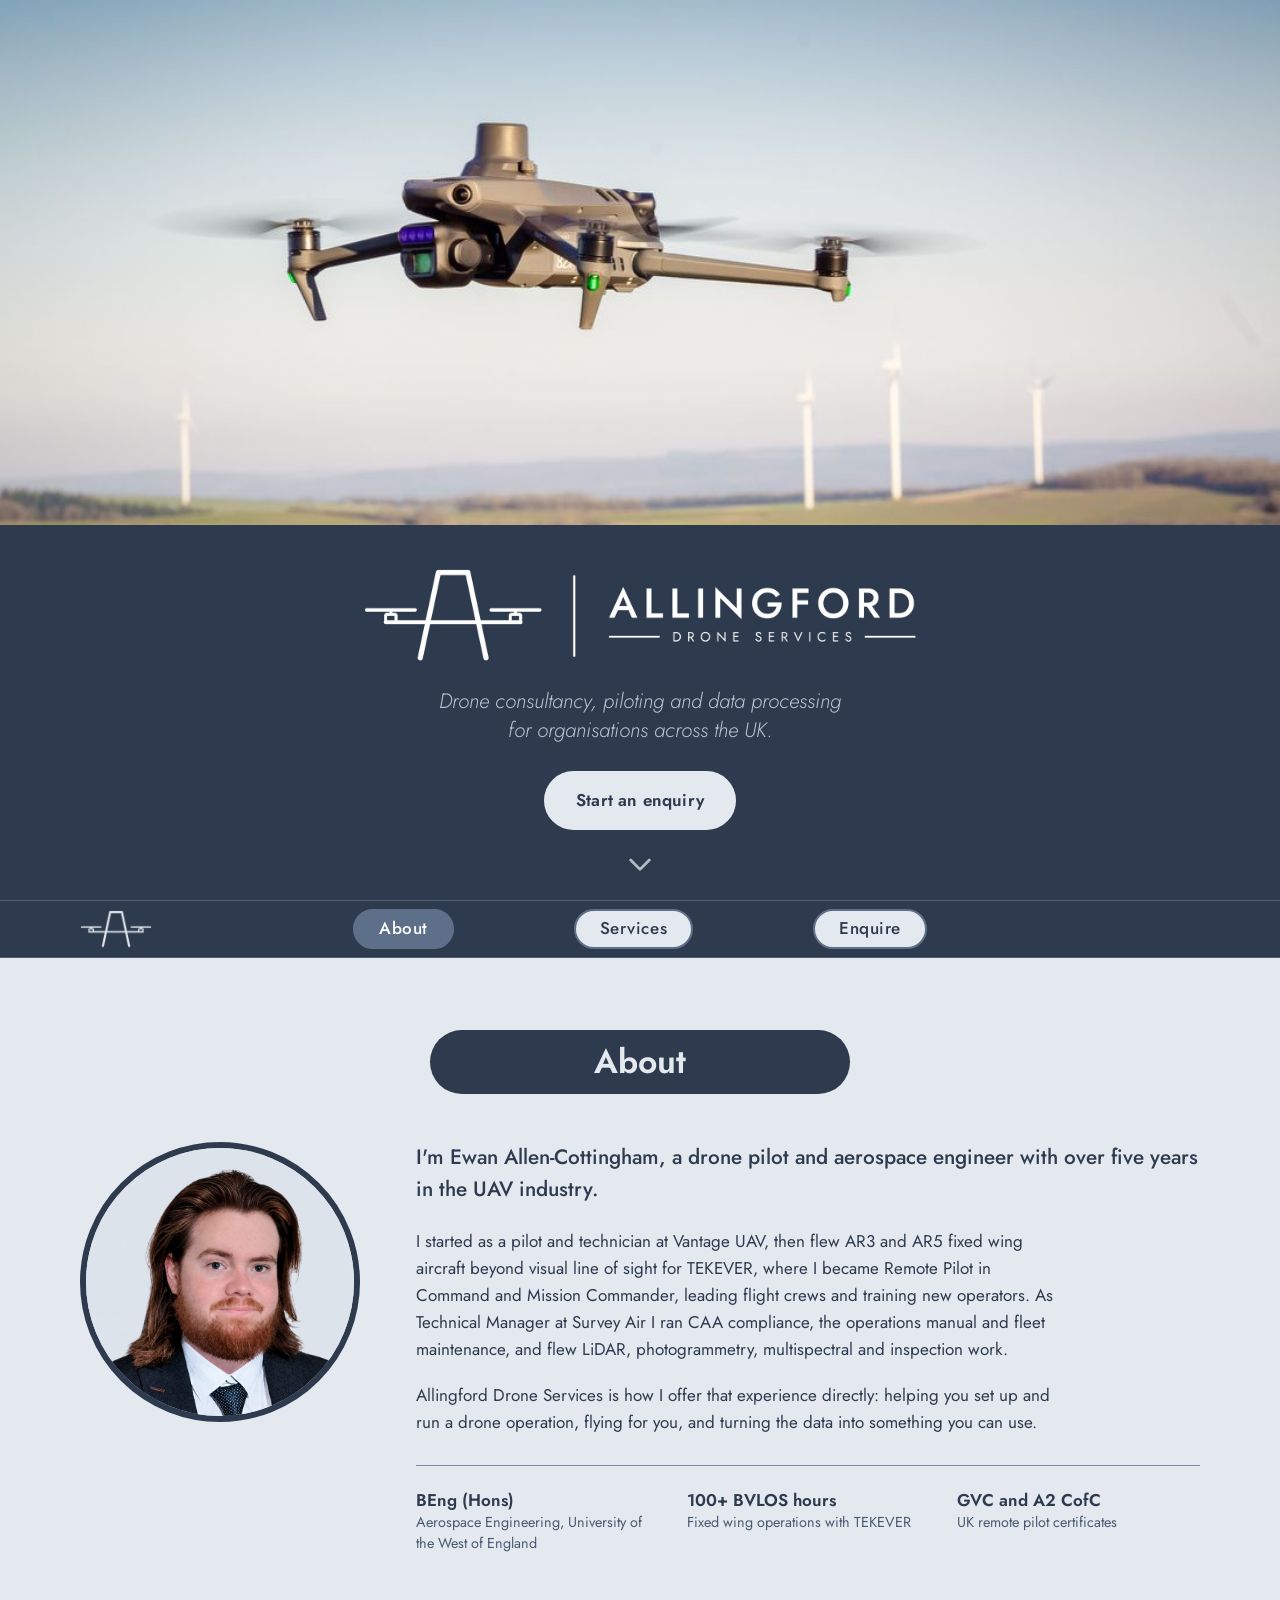
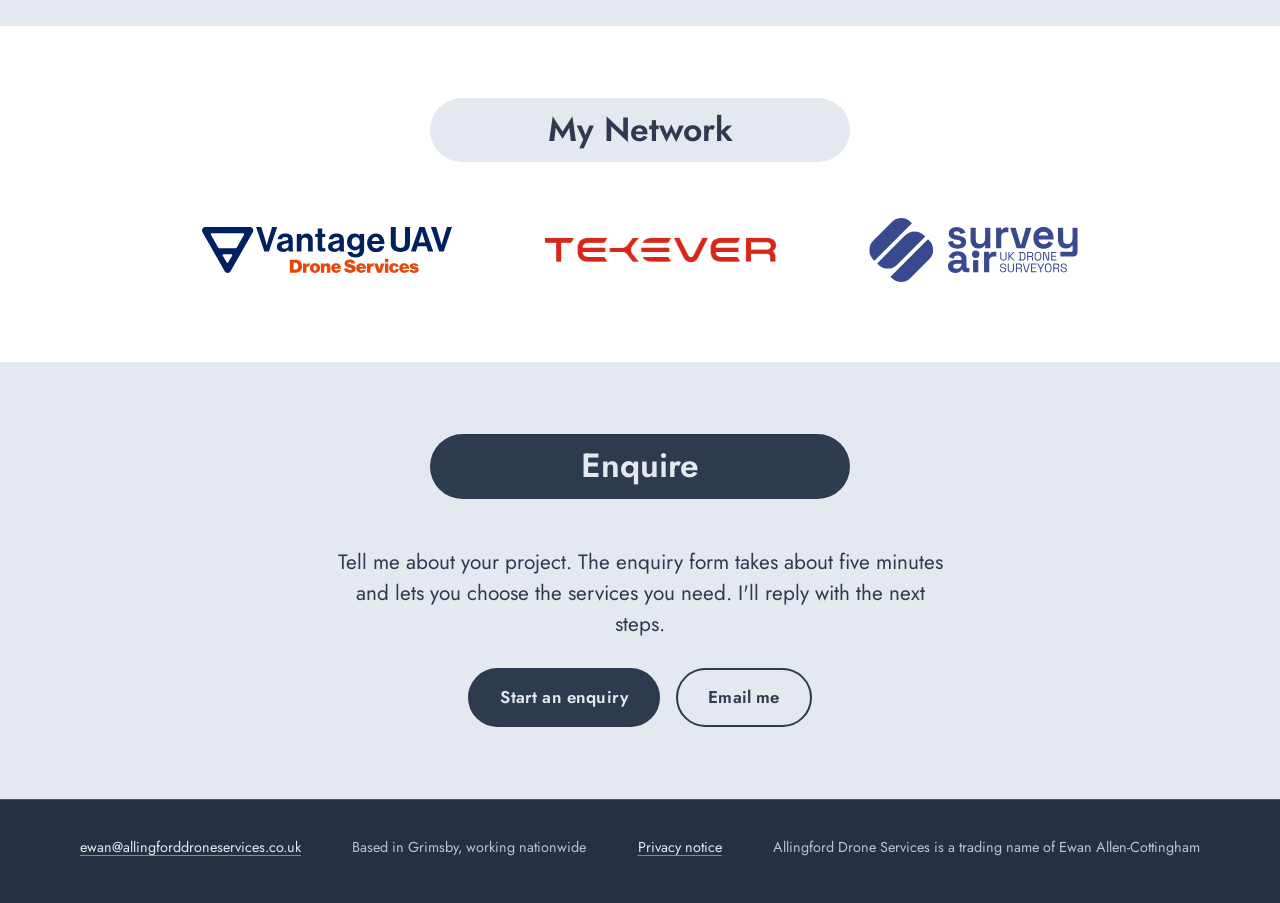
==== about/index.html @ 89d5f4cb "Move About to its own page, add What I Offer and My Network to home page, add nav logo - New About p" ====
<!doctype html>
<html lang="en-GB">
<head>
  <meta charset="utf-8">
  <meta name="viewport" content="width=device-width, initial-scale=1">
  <title>About | Allingford Drone Services</title>
  <meta name="description" content="Ewan Allen-Cottingham, drone pilot and aerospace engineer with over five years in the UAV industry. Allingford Drone Services, based in Grimsby, working nationwide.">
  <link rel="icon" href="../favicon.png" type="image/png">
  <link rel="apple-touch-icon" href="../apple-touch-icon.png">
  <link rel="preload" href="../assets/fonts/jost-latin-wght-normal.woff2" as="font" type="font/woff2" crossorigin>
  <link rel="stylesheet" href="../assets/css/styles.css">
  <script>
    if ('IntersectionObserver' in window && !window.matchMedia('(prefers-reduced-motion: reduce)').matches) {
      document.documentElement.classList.add('motion');
    }
  </script>
  <script src="../assets/js/main.js" defer></script>
  <meta property="og:title" content="About | Allingford Drone Services">
  <meta property="og:description" content="Ewan Allen-Cottingham, drone pilot and aerospace engineer with over five years in the UAV industry.">
  <meta property="og:image" content="https://allingforddroneservices.co.uk/assets/img/hero-about-mobile.jpg">
  <meta property="og:url" content="https://allingforddroneservices.co.uk/about/">
</head>
<body>
  <a class="skip" href="#main">Skip to content</a>

  <header class="site-header">
    <div class="hero hero--service">
      <picture>
        <source media="(max-width: 760px)" srcset="../assets/img/hero-about-mobile.jpg">
        <img src="../assets/img/hero-about.jpg" width="2400" height="1600" alt="A drone flying over farmland with wind turbines in the distance">
      </picture>
    </div>

    <div class="brand-band">
      <div class="wrap">
        <a href="../"><img class="logo" src="../assets/img/logo.jpg" width="1400" height="248" alt="Allingford Drone Services home page"></a>
        <p class="tagline">Drone consultancy, piloting and data processing for organisations across the UK.</p>
        <a class="button" href="https://script.google.com/macros/s/AKfycbxY3ZxUKLFfmMnF3indC72LQ9qUxQWBb0Nvjt_iEoLK3CEcggeoSCofU5RL72KIc8Ou/exec" target="_blank" rel="noopener">Start an enquiry</a>
        <a class="scroll-cue" href="#main" aria-label="Scroll to content">
          <svg viewBox="0 0 24 24" width="32" height="32" aria-hidden="true" focusable="false"><path d="M5 9l7 7 7-7" fill="none" stroke="currentColor" stroke-width="2" stroke-linecap="round" stroke-linejoin="round"/></svg>
        </a>
      </div>
    </div>
  </header>

  <nav class="site-nav" aria-label="Main">
    <a class="nav-home" href="../"><img src="../assets/img/nav-mark.png" width="312" height="164" alt="Allingford Drone Services home page"></a>
    <ul class="nav-list">
      <li class="nav-item"><a class="nav-link is-current" href="./" aria-current="page">About</a></li>
      <li class="nav-item nav-item--menu">
        <a class="nav-link" href="../#services" data-section="services">Services</a>
        <div class="dropdown">
          <ul>
            <li><a href="../services/consultancy/">Consultancy</a></li>
            <li><a href="../services/piloting/">Piloting</a></li>
            <li><a href="../services/post-processing/">Post Processing</a></li>
            <li><a href="../services/media-marketing/">Media &amp; Marketing</a></li>
          </ul>
        </div>
      </li>
      <li class="nav-item"><a class="nav-link" href="../#enquire" data-section="enquire">Enquire</a></li>
    </ul>
  </nav>

  <main id="main">
    <section class="section section--ash" id="about" aria-labelledby="page-title" data-animate>
      <div class="wrap">
        <h1 class="pill-heading reveal" style="--i:0" id="page-title">About</h1>
        <div class="about">
          <img class="headshot reveal" style="--i:1" src="../assets/img/headshot.jpg" width="720" height="720" alt="Ewan Allen-Cottingham">
          <div class="about-text">
            <p class="reveal" style="--i:2">I'm Ewan Allen-Cottingham, a drone pilot and aerospace engineer with over five years in the UAV industry.</p>
            <p class="reveal" style="--i:3">I started as a pilot and technician at Vantage UAV, then flew AR3 and AR5 fixed wing aircraft beyond visual line of sight for TEKEVER, where I became Remote Pilot in Command and Mission Commander, leading flight crews and training new operators. As Technical Manager at Survey Air I ran CAA compliance, the operations manual and fleet maintenance, and flew LiDAR, photogrammetry, multispectral and inspection work.</p>
            <p class="reveal" style="--i:4">Allingford Drone Services is how I offer that experience directly: helping you set up and run a drone operation, flying for you, and turning the data into something you can use.</p>
            <ul class="creds reveal" style="--i:5">
              <li><strong>BEng (Hons)</strong>Aerospace Engineering, University of the West of England</li>
              <li><strong>100+ BVLOS hours</strong>Fixed wing operations with TEKEVER</li>
              <li><strong>GVC and A2 CofC</strong>UK remote pilot certificates</li>
            </ul>
          </div>
        </div>
      </div>
    </section>

    <section class="section network-section network-section--white" id="network" aria-labelledby="network-title" data-animate>
      <div class="wrap">
        <h2 class="pill-heading reveal" style="--i:0" id="network-title">My Network</h2>
        <ul class="network reveal" style="--i:1">
          <li><a href="https://vantage-uav.co.uk" target="_blank" rel="noopener"><img src="../assets/img/logos/vantage-uav.svg" width="2060" height="380" alt="Vantage UAV"></a></li>
          <li><a href="https://tekever.com" target="_blank" rel="noopener"><img src="../assets/img/logos/tekever.png" width="1149" height="162" alt="TEKEVER"></a></li>
          <li><a href="https://surveyair.co.uk" target="_blank" rel="noopener"><img src="../assets/img/logos/survey-air.svg" width="553" height="169" alt="Survey Air"></a></li>
        </ul>
      </div>
    </section>

    <section class="section section--ash enquire" id="enquire" aria-labelledby="enquire-title">
      <div class="wrap">
        <h2 class="pill-heading" id="enquire-title">Enquire</h2>
        <p>Tell me about your project. The enquiry form takes about five minutes and lets you choose the services you need. I'll reply with the next steps.</p>
        <div class="enquire-actions">
          <a class="button" href="https://script.google.com/macros/s/AKfycbxY3ZxUKLFfmMnF3indC72LQ9qUxQWBb0Nvjt_iEoLK3CEcggeoSCofU5RL72KIc8Ou/exec" target="_blank" rel="noopener">Start an enquiry</a>
          <a class="button button--outline" href="mailto:ewan@allingforddroneservices.co.uk">Email me</a>
        </div>
      </div>
    </section>
  </main>

  <footer class="site-footer">
    <div class="wrap footer-grid">
      <p><a href="mailto:ewan@allingforddroneservices.co.uk">ewan@allingforddroneservices.co.uk</a></p>
      <p>Based in Grimsby, working nationwide</p>
      <p><a href="../privacy.html">Privacy notice</a></p>
      <p>Allingford Drone Services is a trading name of Ewan Allen-Cottingham</p>
    </div>
  </footer>
</body>
</html>
---- assets/css/styles.css ----
/* Allingford Drone Services */

@font-face {
  font-family: "Jost";
  src: url("../fonts/jost-latin-wght-normal.woff2") format("woff2");
  font-weight: 100 900;
  font-style: normal;
  font-display: swap;
}
@font-face {
  font-family: "Jost";
  src: url("../fonts/jost-latin-wght-italic.woff2") format("woff2");
  font-weight: 100 900;
  font-style: italic;
  font-display: swap;
}

:root {
  --slate: #2E3B4E;
  --slate-deep: #253142;
  --ash: #E4E9EF;
  --accent: #7A8BA3;
  --white: #FFFFFF;
  --ink: #2E3B4E;
  --text-on-slate: #E4E9EF;
  --muted-on-slate: #B9C3D0;
  --muted-on-ash: #4A5A70;
  --mid: #5E7089; /* between Slate and Ash: nav borders and hover fill */

  --step--1: 0.9rem;
  --step-0: 1.0625rem;
  --step-1: 1.3rem;
  --step-2: 1.6rem;
  --step-3: 2.1rem;

  --radius-pill: 999px;
  --radius-card: 28px;
  --wrap: 1120px;
  --nav-h: 56px;
}

*, *::before, *::after { box-sizing: border-box; }

html { scroll-behavior: smooth; scroll-padding-top: calc(var(--nav-h) + 16px); }
@media (prefers-reduced-motion: reduce) { html { scroll-behavior: auto; } }

body {
  margin: 0;
  font-family: "Jost", system-ui, sans-serif;
  font-weight: 400;
  font-size: var(--step-0);
  line-height: 1.6;
  color: var(--text-on-slate);
  background: var(--slate);
  -webkit-font-smoothing: antialiased;
}

img { display: block; max-width: 100%; height: auto; }

a { color: inherit; }

:focus-visible { outline: 3px solid var(--ash); outline-offset: 3px; border-radius: 4px; }

.wrap { width: min(var(--wrap), 100% - 32px); margin-inline: auto; }

.skip {
  position: absolute; left: 16px; top: -60px; z-index: 100;
  background: var(--ash); color: var(--ink); padding: 10px 16px; border-radius: var(--radius-pill);
  text-decoration: none; font-weight: 600;
}
.skip:focus { top: 16px; }

/* Hero */
/* First screen: photo + logo band together fill the screen exactly.
   The logo band keeps its natural height and the photo takes the rest.
   svh = the screen height with the phone's browser bars showing, so nothing is hidden behind them. */
.site-header { display: flex; flex-direction: column; min-height: 100vh; min-height: 100svh; }
.hero { position: relative; flex: 1 1 auto; min-height: 160px; overflow: hidden; background: var(--slate-deep); }
.hero img { position: absolute; inset: 0; width: 100%; height: 100%; object-fit: cover; object-position: 70% 0%; }

/* Logo band */
.brand-band { padding: 40px 0 16px; text-align: center; }
.scroll-cue {
  display: block; width: fit-content; margin: 14px auto 0; padding: 4px;
  color: var(--ash); opacity: .75; line-height: 0;
  transition: opacity .15s ease;
}
.scroll-cue:hover { opacity: 1; }
.brand-band h1 { margin: 0; }
.brand-band .logo { width: min(560px, 86%); margin-inline: auto; }
.tagline {
  margin: 22px auto 26px; max-width: 34ch;
  font-size: var(--step-1); font-weight: 300; font-style: italic; line-height: 1.4;
  color: var(--muted-on-slate);
}

.button {
  display: inline-block;
  padding: 14px 30px;
  border-radius: var(--radius-pill);
  background: var(--ash); color: var(--ink);
  font-weight: 600; font-size: var(--step-0); text-decoration: none; letter-spacing: 0.01em;
  border: 2px solid var(--ash);
  transition: background-color .15s ease, border-color .15s ease, color .15s ease;
}
.button:hover { background: var(--white); border-color: var(--white); }
.button--outline { background: transparent; color: var(--ash); }
.button--outline:hover { background: transparent; border-color: var(--accent); color: var(--white); }

/* Nav */
.site-nav {
  position: sticky; top: 0; z-index: 50;
  background: var(--slate);
  border-top: 1px solid rgba(122, 139, 163, .45);
  border-bottom: 1px solid rgba(122, 139, 163, .45);
}
/* Small logo mark on the left of the nav, links to the home page */
.nav-home {
  position: absolute; left: max(16px, (100% - var(--wrap)) / 2); top: 50%; transform: translateY(-50%);
  display: block; line-height: 0; border-radius: 8px;
}
.nav-home img { width: 72px; height: auto; }
.nav-list {
  list-style: none; margin: 0; padding: 0;
  display: flex; justify-content: center; gap: 120px;
  height: var(--nav-h); align-items: center;
}
.nav-item { position: relative; }
.nav-link {
  display: inline-block; padding: 6px 24px;
  border-radius: var(--radius-pill);
  background: var(--ash); color: var(--ink);
  border: 2px solid var(--mid);
  text-decoration: none; font-weight: 500; letter-spacing: .03em; line-height: 1.4;
  transition: background-color .15s ease, color .15s ease;
}
.nav-link:hover,
.nav-link.is-current { background: var(--mid); color: var(--white); }

/* Services dropdown: desktop only, opens on hover or keyboard focus.
   Phones and touch screens get no dropdown; the Services button goes to the section. */
.dropdown { display: none; }
@media (hover: hover) and (min-width: 761px) {
  .dropdown {
    position: absolute; top: 100%; left: 50%; transform: translateX(-50%);
    padding-top: 10px; /* keeps the hover active while moving down to the menu */
    min-width: 230px;
  }
  .nav-item--menu:hover .dropdown,
  .nav-item--menu:focus-within .dropdown { display: block; }
  .dropdown ul {
    list-style: none; margin: 0; padding: 8px;
    background: var(--white); border: 2px solid var(--mid); border-radius: 20px;
    box-shadow: 0 12px 28px rgba(37, 49, 66, .35);
  }
  .dropdown a {
    display: block; padding: 8px 16px; border-radius: 12px;
    color: var(--ink); text-decoration: none; font-weight: 500;
  }
  .dropdown a:hover { background: var(--mid); color: var(--white); }
  .dropdown a:focus-visible { outline-color: var(--slate); outline-offset: 0; }
}

/* Sections */
.section { padding: 72px 0; }

/* Ash sections: About and Enquire */
.section--ash { background: var(--ash); color: var(--ink); }
.section--ash .pill-heading { background: var(--slate); color: var(--ash); }
.section--ash :focus-visible { outline-color: var(--slate); }
.section--ash .button { background: var(--slate); color: var(--ash); border-color: var(--slate); }
.section--ash .button:hover { background: var(--slate-deep); border-color: var(--slate-deep); color: var(--white); }
.section--ash .button--outline { background: transparent; color: var(--slate); border-color: var(--slate); }
.section--ash .button--outline:hover { background: transparent; border-color: var(--accent); color: var(--slate-deep); }

.pill-heading {
  display: block; width: fit-content; min-width: min(420px, 100%);
  margin: 0 auto 48px; padding: 12px 48px;
  background: var(--ash); color: var(--ink);
  border-radius: var(--radius-pill);
  font-size: var(--step-3); font-weight: 600; line-height: 1.2; text-align: center;
}

/* White sections: What I Offer, and My Network on the About page */
.section--white { background: var(--white); color: var(--ink); }
.section--white :focus-visible { outline-color: var(--slate); }
.button--slate { background: var(--slate); color: var(--ash); border-color: var(--slate); }
.button--slate:hover { background: var(--slate-deep); border-color: var(--slate-deep); color: var(--white); }

/* What I Offer */
.offer { display: grid; grid-template-columns: minmax(0, 1fr) minmax(0, 2fr); gap: 56px; align-items: start; }
.offer-title { margin: 0; font-size: var(--step-3); font-weight: 700; line-height: 1.2; color: var(--ink); }
.offer-text { border-left: 6px solid var(--slate); padding-left: 32px; }
.offer-text p { margin: 0 0 24px; max-width: 60ch; font-size: var(--step-1); line-height: 1.55; font-weight: 500; }

/* My Network: logo row. Static for now; becomes a moving carousel once there are more logos. */
.network-section--white { background: var(--white); color: var(--ink); }
.network-section--white :focus-visible { outline-color: var(--slate); }
.network {
  list-style: none; margin: 0; padding: 0;
  display: flex; flex-wrap: wrap; justify-content: center; align-items: center; gap: 40px 72px;
}
.network a { display: block; padding: 8px; border-radius: 8px; transition: transform .15s ease; }
.network a:hover { transform: scale(1.04); }
.network img { height: 64px; width: auto; max-width: 260px; object-fit: contain; }
.network li:nth-child(1) img { height: 46px; } /* Vantage UAV: wide logo, sized to match the others visually */
.network li:nth-child(2) img { height: 34px; } /* TEKEVER: wordmark only */

/* About */
.about { display: grid; grid-template-columns: 280px 1fr; gap: 56px; align-items: start; }
.headshot {
  width: 280px; aspect-ratio: 1; border-radius: 50%; object-fit: cover;
  border: 6px solid var(--slate);
}
.about-text p { margin: 0 0 1.1em; max-width: 64ch; }
.about-text p:first-child { font-size: var(--step-1); line-height: 1.5; font-weight: 500; }
.creds {
  list-style: none; margin: 28px 0 0; padding: 22px 0 0;
  border-top: 1px solid var(--accent);
  display: grid; grid-template-columns: repeat(3, 1fr); gap: 16px 28px;
}
.creds li { font-size: var(--step--1); line-height: 1.45; color: var(--muted-on-ash); }
.creds strong { display: block; font-size: var(--step-0); font-weight: 600; color: var(--ink); }

/* Scroll animations. Only run when the script adds .motion to <html>
   (not for reduced motion), so without it everything shows straight away.
   Each animated section sets when its items start (--start) and the gap between them (--step).
   Every item fades and rises over 0.8s.
   About:    6 items, 0.44s apart          -> 5 x 0.44 + 0.8 = 3.0s
   Services: 1.0s panel, 5 items 0.3s apart -> 1.0 + 4 x 0.3 + 0.8 = 3.0s */
.motion [data-animate] .reveal {
  opacity: 0; transform: translateY(18px);
  transition: opacity .8s ease, transform .8s ease;
}
.motion [data-animate].is-in .reveal {
  opacity: 1; transform: none;
  transition-delay: calc(var(--start, 0s) + var(--i, 0) * var(--step, .3s));
}
#about { --start: 0s; --step: .44s; }
#offer, #network { --start: 0s; --step: .4s; }
#services { --start: 1s; --step: .3s; }

/* Services: the slate panel sweeps in from the left before the cards appear */
.services-section { position: relative; overflow: hidden; background: var(--slate); }
.services-section > .wrap { position: relative; }
.motion .services-section { background: var(--ash); }
.motion .services-section::before {
  content: ""; position: absolute; inset: 0;
  background: var(--slate);
  transform: translateX(-101%);
  transition: transform 1s cubic-bezier(.22, .61, .36, 1);
}
.motion .services-section.is-in::before { transform: none; }

/* Services */
.services { display: grid; grid-template-columns: repeat(4, 1fr); gap: 24px; }
.service {
  position: relative;
  background: var(--white); color: var(--ink);
  border-radius: var(--radius-card); overflow: hidden;
  display: flex; flex-direction: column;
}
.service-photo { aspect-ratio: 4 / 3; width: 100%; object-fit: cover; }
.service-body { padding: 0 24px 26px; display: flex; flex-direction: column; flex: 1; }
.service-icon {
  position: relative; margin: -34px 0 12px;
  width: 68px; height: 68px; border-radius: 50%;
  background: var(--ash); border: 4px solid var(--white);
  display: grid; place-items: center;
}
.service-icon img { width: 38px; height: 38px; }
.service h3 { margin: 0 0 10px; font-size: var(--step-1); font-weight: 700; line-height: 1.25; }
.service p { margin: 0 0 .8em; font-size: var(--step--1); line-height: 1.55; }
.service ul { margin: 0; padding-left: 1.1em; font-size: var(--step--1); line-height: 1.55; }
.service li::marker { color: var(--accent); }

/* Whole card is clickable: the title link stretches over the card */
.service h3 a { text-decoration: none; color: inherit; }
.service h3 a::after { content: ""; position: absolute; inset: 0; border-radius: var(--radius-card); }
.service h3 a:focus-visible { outline: none; }
.service h3 a:focus-visible::after { outline: 3px solid var(--ash); outline-offset: 3px; }
.service .service-more {
  margin-top: auto; padding-top: 18px;
  font-weight: 600; font-size: var(--step--1); color: var(--mid);
}
.service:hover .service-more { color: var(--ink); text-decoration: underline; text-underline-offset: 3px; }

/* Service pages */
.hero--service img { object-position: center; }
.service-detail { max-width: 70ch; margin-inline: auto; }
.service-detail .intro { font-size: var(--step-1); line-height: 1.5; color: var(--white); margin: 0 0 1em; }
.service-detail ul { margin: 0 0 1.2em; padding-left: 1.2em; }
.service-detail li { margin-bottom: .3em; }
.service-detail li::marker { color: var(--accent); }
.service-detail .note { color: var(--muted-on-slate); font-style: italic; font-weight: 300; }

/* Enquire */
.enquire { text-align: center; }
.enquire p { margin: 0 auto 28px; max-width: 52ch; font-size: var(--step-1); line-height: 1.5; }
.enquire-actions { display: flex; gap: 16px; justify-content: center; flex-wrap: wrap; }

/* Footer */
.site-footer {
  padding: 36px 0 44px;
  background: var(--slate-deep);
  border-top: 1px solid rgba(122, 139, 163, .45);
  font-size: var(--step--1); color: var(--muted-on-slate);
}
.footer-grid { display: flex; flex-wrap: wrap; gap: 12px 40px; justify-content: space-between; align-items: center; }
.site-footer p { margin: 0; }
.site-footer a { color: var(--ash); text-decoration-color: var(--accent); text-underline-offset: 3px; }
.site-footer a:hover { color: var(--white); }

/* Privacy page */
.doc { max-width: 70ch; padding: 56px 0 24px; }
.doc h1 { font-size: var(--step-3); font-weight: 700; color: var(--white); margin: 0 0 8px; line-height: 1.2; }
.doc h2 { font-size: var(--step-1); font-weight: 600; color: var(--white); margin: 2em 0 .5em; }
.doc p, .doc li { color: var(--text-on-slate); }
.doc-header { padding: 22px 0; border-bottom: 1px solid rgba(122, 139, 163, .45); }
.doc-header img { width: 260px; }

/* Responsive */
@media (max-width: 1000px) {
  .services { grid-template-columns: repeat(2, 1fr); }
}
@media (max-width: 760px) {
  .hero img { object-position: 82% 0%; }
  .hero--service img { object-position: center; }
  .nav-list { gap: 8px; justify-content: flex-end; padding-right: 12px; padding-left: 80px; }
  .nav-home img { width: 56px; height: auto; }
  .offer { grid-template-columns: 1fr; gap: 20px; }
  .offer-text { padding-left: 20px; }
  .network { gap: 28px 40px; }
  .network img { height: 52px; }
  .network li:nth-child(1) img { height: 36px; }
  .network li:nth-child(2) img { height: 26px; }
  .nav-link { padding: 5px 14px; font-size: var(--step--1); }
  .brand-band { padding: 28px 0 12px; }
  .section { padding: 56px 0; }
  .pill-heading { padding: 10px 28px; min-width: 0; margin-bottom: 36px; }
  .about { grid-template-columns: 1fr; gap: 28px; justify-items: center; }
  .headshot { width: 200px; }
  .creds { grid-template-columns: 1fr; }
  .footer-grid { flex-direction: column; align-items: flex-start; }
}
@media (max-width: 560px) {
  .services { grid-template-columns: 1fr; }
}
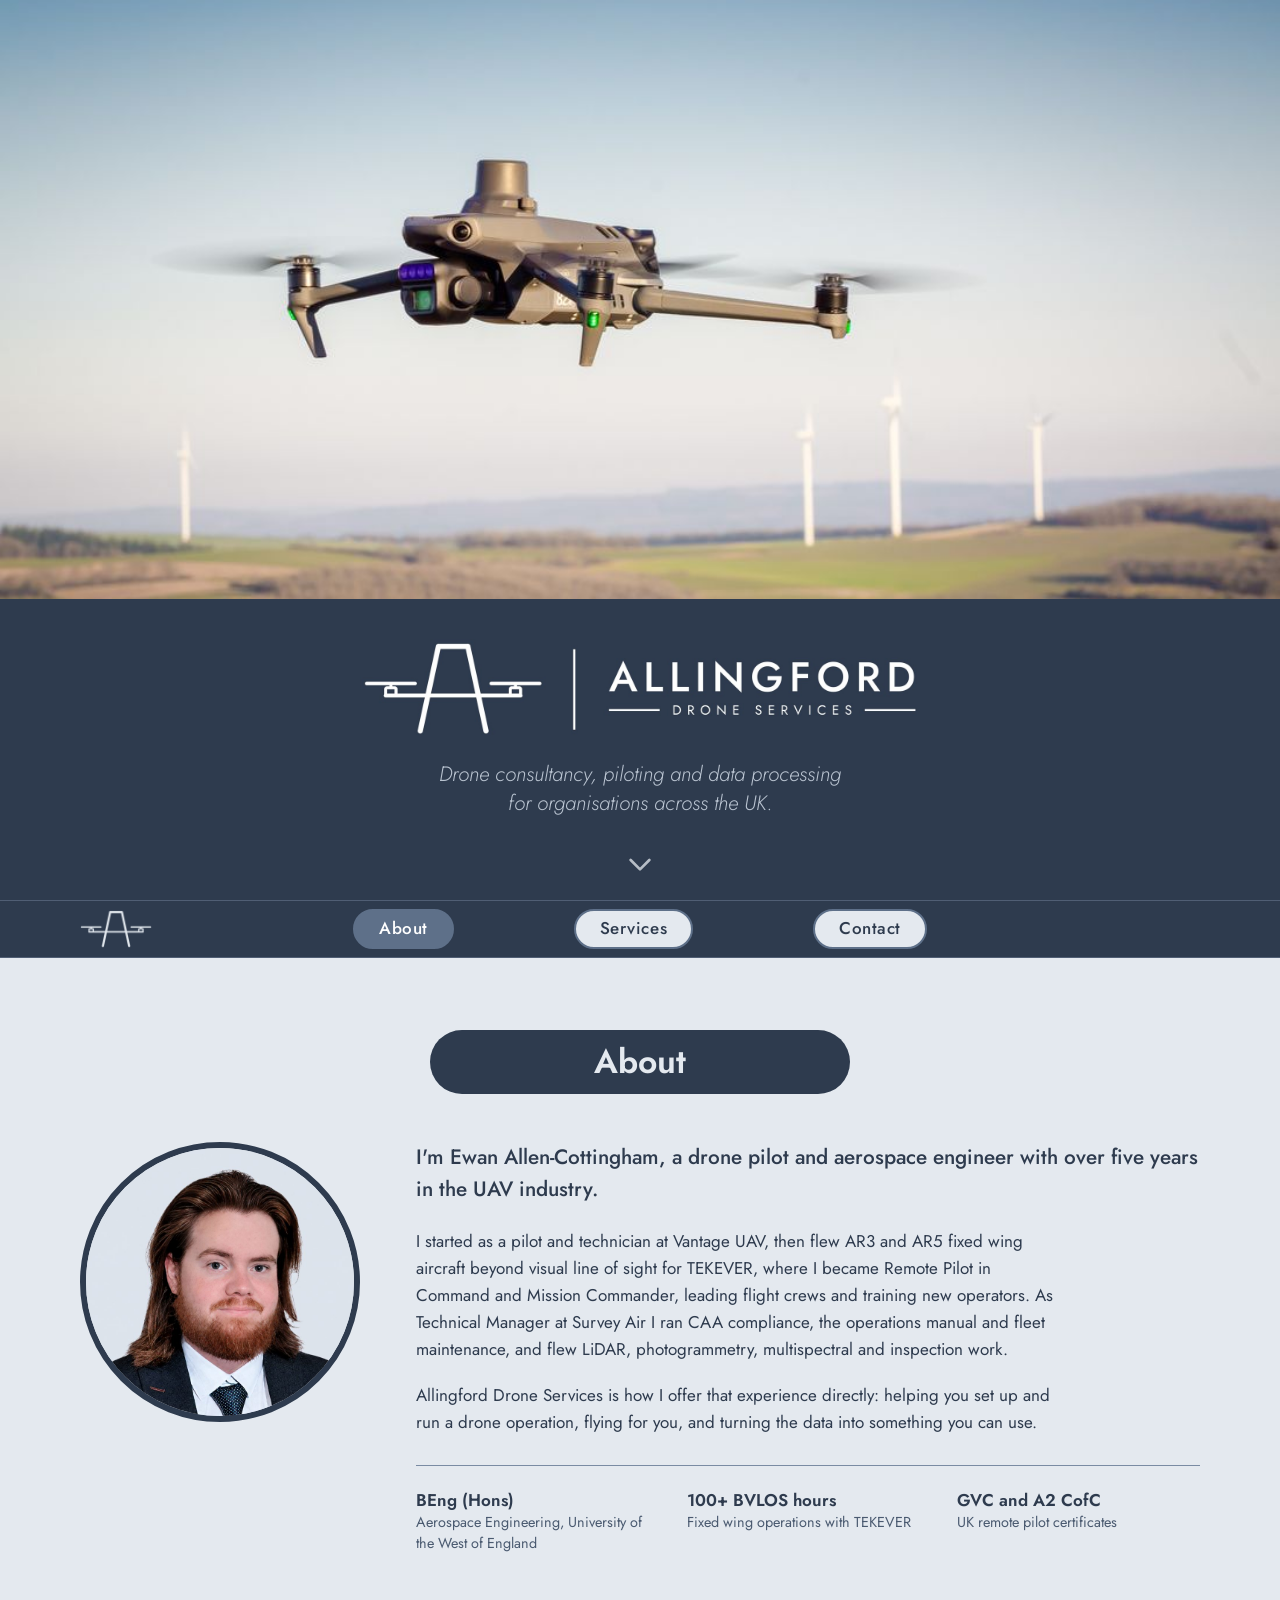
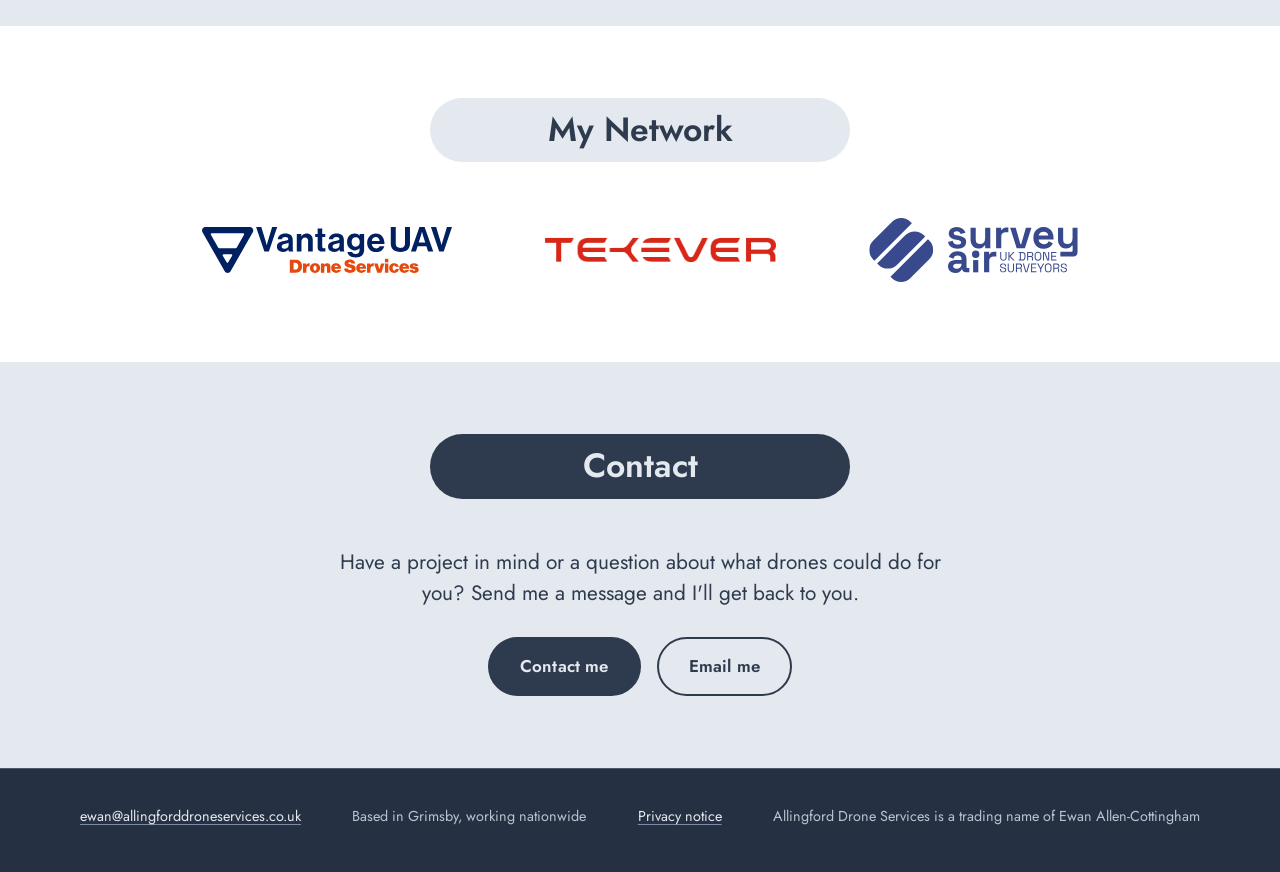
==== commit b024d1a0: "Add Contact page and on-site Drone Requirements form with Turnstile spam protection - New /contact/ " ====
--- a/about/index.html
+++ b/about/index.html
@@ -35,7 +35,6 @@
       <div class="wrap">
         <a href="../"><img class="logo" src="../assets/img/logo.jpg" width="1400" height="248" alt="Allingford Drone Services home page"></a>
         <p class="tagline">Drone consultancy, piloting and data processing for organisations across the UK.</p>
-        <a class="button" href="https://script.google.com/macros/s/AKfycbxY3ZxUKLFfmMnF3indC72LQ9qUxQWBb0Nvjt_iEoLK3CEcggeoSCofU5RL72KIc8Ou/exec" target="_blank" rel="noopener">Start an enquiry</a>
         <a class="scroll-cue" href="#main" aria-label="Scroll to content">
           <svg viewBox="0 0 24 24" width="32" height="32" aria-hidden="true" focusable="false"><path d="M5 9l7 7 7-7" fill="none" stroke="currentColor" stroke-width="2" stroke-linecap="round" stroke-linejoin="round"/></svg>
         </a>
@@ -58,7 +57,7 @@
           </ul>
         </div>
       </li>
-      <li class="nav-item"><a class="nav-link" href="../#enquire" data-section="enquire">Enquire</a></li>
+      <li class="nav-item"><a class="nav-link" href="../contact/">Contact</a></li>
     </ul>
   </nav>
 
@@ -93,12 +92,12 @@
       </div>
     </section>
 
-    <section class="section section--ash enquire" id="enquire" aria-labelledby="enquire-title">
+    <section class="section section--ash enquire" id="contact" aria-labelledby="contact-title">
       <div class="wrap">
-        <h2 class="pill-heading" id="enquire-title">Enquire</h2>
-        <p>Tell me about your project. The enquiry form takes about five minutes and lets you choose the services you need. I'll reply with the next steps.</p>
+        <h2 class="pill-heading" id="contact-title">Contact</h2>
+        <p>Have a project in mind or a question about what drones could do for you? Send me a message and I'll get back to you.</p>
         <div class="enquire-actions">
-          <a class="button" href="https://script.google.com/macros/s/AKfycbxY3ZxUKLFfmMnF3indC72LQ9qUxQWBb0Nvjt_iEoLK3CEcggeoSCofU5RL72KIc8Ou/exec" target="_blank" rel="noopener">Start an enquiry</a>
+          <a class="button" href="../contact/">Contact me</a>
           <a class="button button--outline" href="mailto:ewan@allingforddroneservices.co.uk">Email me</a>
         </div>
       </div>
--- a/assets/css/styles.css
+++ b/assets/css/styles.css
@@ -253,6 +253,13 @@
 .motion .services-section.is-in::before { transform: none; }
 
 /* Services */
+/* On desktop the cards span the full window, with a 24px margin each side (capped at 1800px on very wide screens) */
+@media (min-width: 1001px) {
+  .wrap--wide { width: min(1800px, 100% - 48px); }
+  .wrap--wide .service-photo { aspect-ratio: 5 / 4; }
+  .wrap--wide .service-body { padding: 0 28px 34px; }
+  .wrap--wide .service h3 { margin-top: 6px; }
+}
 .services { display: grid; grid-template-columns: repeat(4, 1fr); gap: 24px; }
 .service {
   position: relative;
@@ -293,6 +300,91 @@
 .service-detail li { margin-bottom: .3em; }
 .service-detail li::marker { color: var(--accent); }
 .service-detail .note { color: var(--muted-on-slate); font-style: italic; font-weight: 300; }
+
+/* Short header for the form pages: a strip of photo and the logo band, so the form starts higher up */
+[hidden] { display: none !important; }
+.site-header--short { min-height: 0; }
+.site-header--short .hero { flex: none; height: clamp(160px, 30vh, 340px); }
+.site-header--short .brand-band { padding-bottom: 32px; }
+
+/* Consultancy page: link to the requirements form */
+.requirements-cta {
+  margin-top: 40px; padding: 28px 32px;
+  background: var(--slate-deep); border: 1px solid rgba(122, 139, 163, .45); border-radius: var(--radius-card);
+}
+.requirements-cta h2 { margin: 0 0 8px; font-size: var(--step-2); font-weight: 600; color: var(--white); line-height: 1.25; }
+.requirements-cta p { margin: 0 0 20px; color: var(--text-on-slate); }
+
+/* Forms (Contact and Drone Requirements) */
+.form-page { max-width: 860px; margin-inline: auto; }
+.form-intro { margin: 0 auto 28px; max-width: 64ch; text-align: center; font-size: var(--step-1); line-height: 1.5; }
+.form-page a:not(.button) { color: var(--ink); text-underline-offset: 3px; }
+.form-card {
+  background: var(--white); color: var(--ink);
+  border-radius: var(--radius-card); padding: 40px 48px;
+  box-shadow: 0 8px 24px rgba(37, 49, 66, .08);
+}
+.form-sec { margin-bottom: 20px; padding: 28px 36px 14px; }
+.form-sec h2 { margin: 0 0 16px; font-size: var(--step--1); font-weight: 600; letter-spacing: .08em; text-transform: uppercase; color: var(--slate); }
+.form-sec h3 { margin: 0 0 14px; font-size: var(--step-1); font-weight: 600; color: var(--slate); }
+.form-card fieldset { border: 0; padding: 0; margin: 0 0 20px; min-width: 0; }
+.field { margin: 0 0 20px; min-width: 0; }
+.field > label, .field > legend, .field > .lbl { display: block; padding: 0; margin-bottom: 6px; font-size: var(--step-0); font-weight: 500; color: var(--ink); }
+.pair { display: grid; grid-template-columns: 1fr 1fr; gap: 0 20px; }
+.pair > div { min-width: 0; }
+.sub { display: block; margin-top: 4px; font-size: var(--step--1); color: var(--muted-on-ash); }
+.req { color: #B00020; }
+.form-card input[type=text], .form-card input[type=email], .form-card input[type=tel],
+.form-card input[type=number], .form-card select, .form-card textarea {
+  width: 100%; font: inherit; color: var(--ink);
+  padding: 11px 14px; background: var(--white);
+  border: 1px solid #C9D1DC; border-radius: 10px;
+  transition: border-color .15s ease, box-shadow .15s ease;
+}
+.form-card textarea { min-height: 120px; resize: vertical; }
+.form-card input:focus, .form-card select:focus, .form-card textarea:focus {
+  outline: none; border-color: var(--slate); box-shadow: 0 0 0 3px rgba(46, 59, 78, .18);
+}
+.form-card :focus-visible { outline-color: var(--slate); }
+.form-card .more { margin-top: 10px; }
+.hint { margin: 6px 0 0; font-size: var(--step--1); color: var(--muted-on-ash); }
+.hint--lead { margin: -6px 0 14px; }
+.opts { display: flex; flex-wrap: wrap; gap: 8px; }
+.opts label {
+  display: inline-flex; align-items: center; gap: 8px; cursor: pointer;
+  padding: 7px 14px; border: 1px solid #C9D1DC; border-radius: var(--radius-pill);
+  background: var(--white); font-size: var(--step--1);
+  transition: background-color .15s ease, border-color .15s ease, color .15s ease;
+}
+.opts label:has(input:checked) { background: var(--slate); border-color: var(--slate); color: var(--white); }
+.opts input { margin: 0; accent-color: var(--slate); }
+.types { margin-bottom: 14px; }
+.types label { font-size: var(--step-0); padding: 9px 18px; }
+.check { display: flex; gap: 12px; align-items: flex-start; margin: 4px 0 8px; cursor: pointer; }
+.check input { margin-top: 5px; width: 18px; height: 18px; flex: none; accent-color: var(--slate); }
+.form-send { display: flex; flex-wrap: wrap; align-items: center; gap: 16px 24px; margin-top: 24px; }
+.turnstile { flex-basis: 100%; min-height: 65px; }
+.form-send .button { min-width: 150px; }
+.form-send .button:disabled { opacity: .6; cursor: default; }
+.form-msg { margin: 0; flex: 1 1 240px; font-size: var(--step--1); }
+.form-msg--err { color: #B00020; }
+.form-note { margin: 22px 0 0; font-size: var(--step--1); color: var(--muted-on-ash); }
+.trap { position: absolute; left: -9999px; width: 1px; height: 1px; overflow: hidden; }
+.form-done { text-align: center; }
+.form-done h2 { margin: 0 0 10px; font-size: var(--step-3); color: var(--slate); }
+.form-done p { margin: 0 0 8px; font-size: var(--step-1); }
+
+/* Requirements form: map and postcode search */
+.search { display: flex; gap: 8px; margin-bottom: 10px; }
+.search input { flex: 1; }
+.search button {
+  font: inherit; font-weight: 600; padding: 10px 20px; cursor: pointer;
+  border: 2px solid var(--slate); border-radius: var(--radius-pill); background: var(--white); color: var(--slate);
+}
+.search button:hover { background: var(--slate); color: var(--white); }
+#map { height: 400px; border-radius: 12px; border: 1px solid #C9D1DC; margin: 8px 0; z-index: 0; }
+.area-info { margin: 6px 0 0; font-size: var(--step--1); font-weight: 600; color: var(--slate); }
+#siteWrap .pair { margin-top: 16px; }
 
 /* Enquire */
 .enquire { text-align: center; }
@@ -342,6 +434,11 @@
   .headshot { width: 200px; }
   .creds { grid-template-columns: 1fr; }
   .footer-grid { flex-direction: column; align-items: flex-start; }
+  .form-card { padding: 28px 20px; }
+  .form-sec { padding: 22px 18px 8px; }
+  .pair { grid-template-columns: 1fr; }
+  .requirements-cta { padding: 24px 20px; }
+  #map { height: 320px; }
 }
 @media (max-width: 560px) {
   .services { grid-template-columns: 1fr; }
